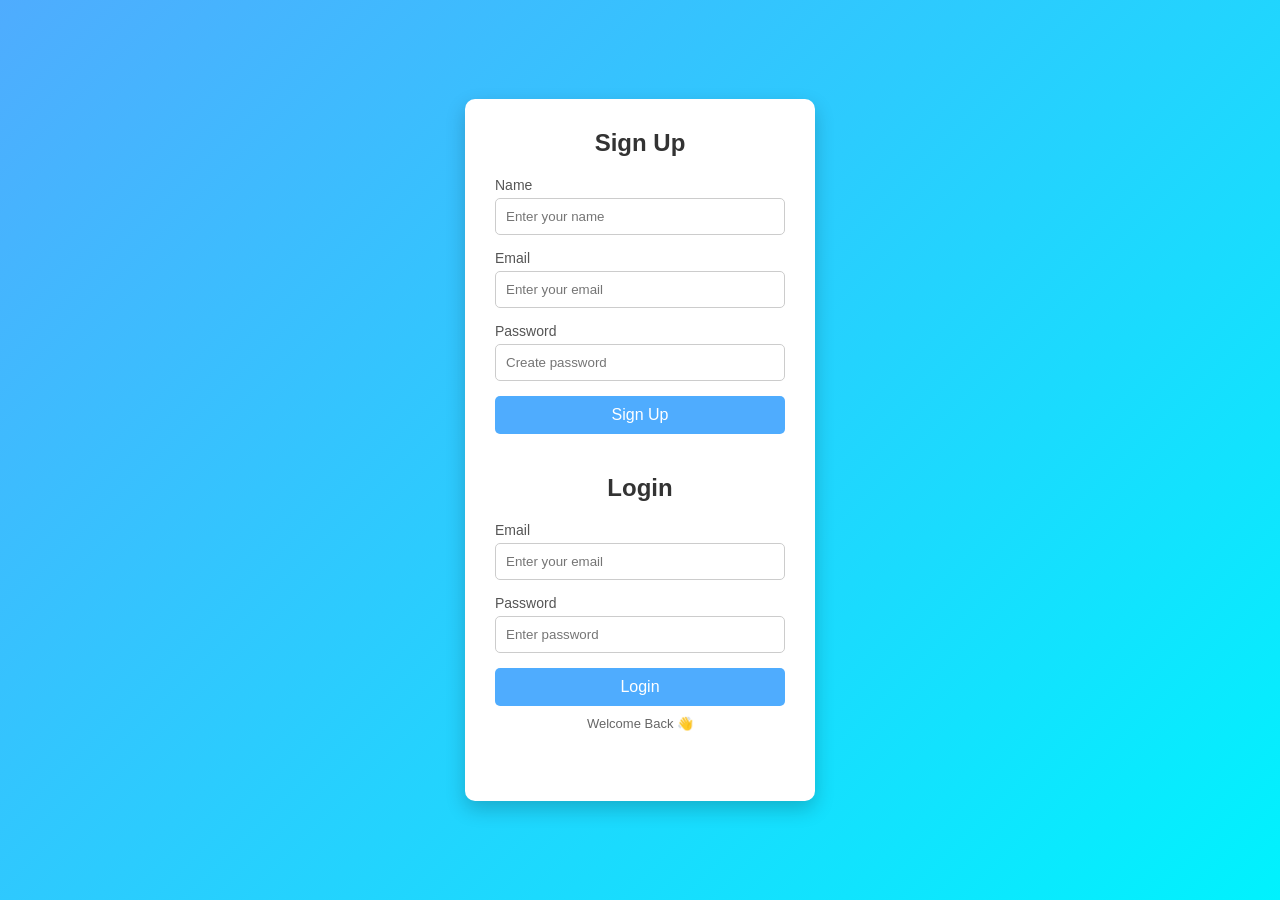
==== login-page/index.html @ b8eb3691 "practise" ====
<!-- <!DOCTYPE html>
<html lang="en">
<head>
  <meta charset="UTF-8">
  <title>Login Page</title>

  <style>
    * {
      margin: 0;
      padding: 0;
      box-sizing: border-box;
      font-family: Arial, sans-serif;
    }

    body {
      height: 100vh;
      background: linear-gradient(135deg, #4facfe, #00f2fe);
      display: flex;
      justify-content: center;
      align-items: center;
    }

    .login-container {
      background: white;
      padding: 30px;
      width: 320px;
      border-radius: 10px;
      box-shadow: 0 8px 20px rgba(0,0,0,0.2);
    }

    .login-container h2 {
      text-align: center;
      margin-bottom: 20px;
    }

    .input-box {
      margin-bottom: 15px;
    }

    .input-box label {
      display: block;
      margin-bottom: 5px;
      color: #333;
    }

    .input-box input {
      width: 100%;
      padding: 10px;
      border: 1px solid #ccc;
      border-radius: 5px;
      outline: none;
    }

    .input-box input:focus {
      border-color: #4facfe;
    }

    .login-btn {
      width: 100%;
      padding: 10px;
      border: none;
      background: #4facfe;
      color: white;
      border-radius: 5px;
      cursor: pointer;
      font-size: 16px;
    }

    .login-btn:hover {
      background: #00c6ff;
    }
  </style>
</head>

<body>

  <div class="login-container">
    <h2>signup</h2>

    <form id="formData">

      <div class="input-box">
        <label>Name</label>
        <input type="text" placeholder="Enter name" required>
      </div>

      <div class="input-box">
        <label>Email</label>
        <input type="email" placeholder="Enter your email" required>
      </div>

      <div class="input-box">
        <label>Password</label>
        <input type="password" placeholder="Enter your password" required>
      </div>

      <button type="submit" class="login-btn">
        Login
      </button>

    </form>
  </div>
  <br/><br>
  <div class="login-container">
    <h2>Login</h2>

    <form id="formData">

      <div class="input-box">
        <label>Name</label>
        <input type="text" placeholder="Enter name" required>
      </div>

      <div class="input-box">
        <label>Email</label>
        <input type="email" placeholder="Enter your email" required>
      </div>

      <div class="input-box">
        <label>Password</label>
        <input type="password" placeholder="Enter your password" required>
      </div>

      <button type="submit" class="login-btn">
        Login
      </button>

    </form>
  </div>

  <script src="app.js"></script>

</body>
</html> -->
<!DOCTYPE html>
<html lang="en">
<head>
  <meta charset="UTF-8">
  <meta name="viewport" content="width=device-width, initial-scale=1.0">
  <title>Login & Signup Page</title>

  <style>
    *{
      margin:0;
      padding:0;
      box-sizing:border-box;
      font-family:Arial, sans-serif;
    }

    body{
      height:100vh;
      display:flex;
      justify-content:center;
      align-items:center;
      background:linear-gradient(135deg,#4facfe,#00f2fe);
    }

    .container{
      width:350px;
      background:white;
      padding:30px;
      border-radius:10px;
      box-shadow:0 8px 20px rgba(0,0,0,0.2);
    }

    .form-box{
      margin-bottom:40px;
    }

    h2{
      text-align:center;
      margin-bottom:20px;
      color:#333;
    }

    .input-box{
      margin-bottom:15px;
    }

    .input-box label{
      display:block;
      margin-bottom:5px;
      color:#555;
      font-size:14px;
    }

    .input-box input{
      width:100%;
      padding:10px;
      border:1px solid #ccc;
      border-radius:5px;
      outline:none;
      transition:0.3s;
    }

    .input-box input:focus{
      border-color:#4facfe;
    }

    button{
      width:100%;
      padding:10px;
      border:none;
      background:#4facfe;
      color:white;
      font-size:16px;
      border-radius:5px;
      cursor:pointer;
      transition:0.3s;
    }

    button:hover{
      background:#00c6ff;
    }

    .text{
      text-align:center;
      margin-top:10px;
      font-size:13px;
      color:#666;
    }
  </style>
</head>

<body>

  <div class="container">

    <!-- SIGNUP FORM -->
    <div class="form-box">
      <h2>Sign Up</h2>

      <form>
        <div class="input-box">
          <label>Name</label>
          <input type="text" placeholder="Enter your name">
        </div>

        <div class="input-box">
          <label>Email</label>
          <input type="email" placeholder="Enter your email">
        </div>

        <div class="input-box">
          <label>Password</label>
          <input type="password" placeholder="Create password">
        </div>

        <button type="submit">Sign Up</button>
      </form>
    </div>

    <!-- LOGIN FORM -->
    <div class="form-box">
      <h2>Login</h2>

      <form>
        <div class="input-box">
          <label>Email</label>
          <input type="email" placeholder="Enter your email">
        </div>

        <div class="input-box">
          <label>Password</label>
          <input type="password" placeholder="Enter password">
        </div>

        <button type="submit">Login</button>
      </form>

      <p class="text">Welcome Back 👋</p>
    </div>

  </div>

</body>
</html>
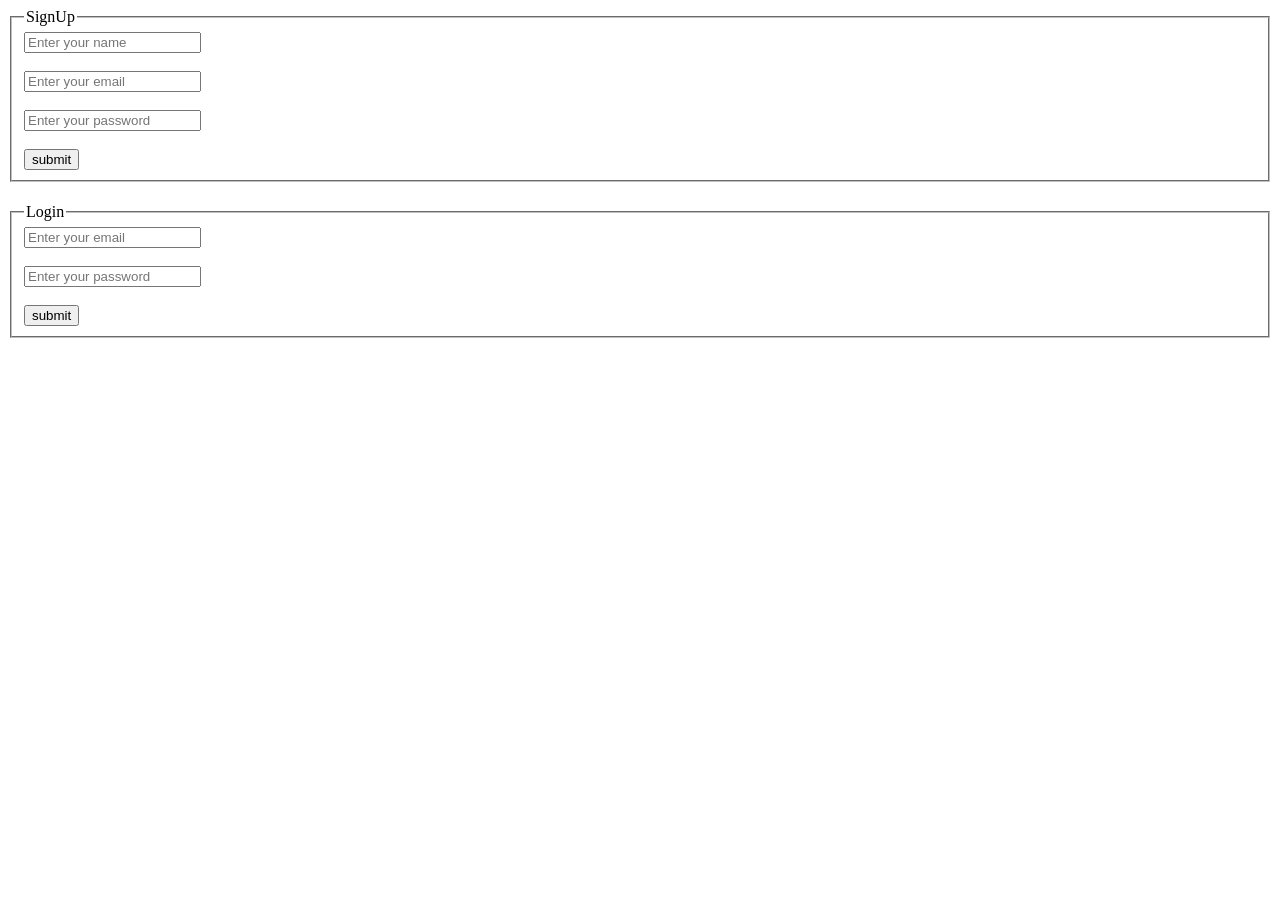
==== commit 9594c7a9: "practise" ====
--- a/login-page/index.html
+++ b/login-page/index.html
@@ -1,277 +1,48 @@
-<!-- <!DOCTYPE html>
-<html lang="en">
-<head>
-  <meta charset="UTF-8">
-  <title>Login Page</title>
-
-  <style>
-    * {
-      margin: 0;
-      padding: 0;
-      box-sizing: border-box;
-      font-family: Arial, sans-serif;
-    }
-
-    body {
-      height: 100vh;
-      background: linear-gradient(135deg, #4facfe, #00f2fe);
-      display: flex;
-      justify-content: center;
-      align-items: center;
-    }
-
-    .login-container {
-      background: white;
-      padding: 30px;
-      width: 320px;
-      border-radius: 10px;
-      box-shadow: 0 8px 20px rgba(0,0,0,0.2);
-    }
-
-    .login-container h2 {
-      text-align: center;
-      margin-bottom: 20px;
-    }
-
-    .input-box {
-      margin-bottom: 15px;
-    }
-
-    .input-box label {
-      display: block;
-      margin-bottom: 5px;
-      color: #333;
-    }
-
-    .input-box input {
-      width: 100%;
-      padding: 10px;
-      border: 1px solid #ccc;
-      border-radius: 5px;
-      outline: none;
-    }
-
-    .input-box input:focus {
-      border-color: #4facfe;
-    }
-
-    .login-btn {
-      width: 100%;
-      padding: 10px;
-      border: none;
-      background: #4facfe;
-      color: white;
-      border-radius: 5px;
-      cursor: pointer;
-      font-size: 16px;
-    }
-
-    .login-btn:hover {
-      background: #00c6ff;
-    }
-  </style>
-</head>
-
-<body>
-
-  <div class="login-container">
-    <h2>signup</h2>
-
-    <form id="formData">
-
-      <div class="input-box">
-        <label>Name</label>
-        <input type="text" placeholder="Enter name" required>
-      </div>
-
-      <div class="input-box">
-        <label>Email</label>
-        <input type="email" placeholder="Enter your email" required>
-      </div>
-
-      <div class="input-box">
-        <label>Password</label>
-        <input type="password" placeholder="Enter your password" required>
-      </div>
-
-      <button type="submit" class="login-btn">
-        Login
-      </button>
-
-    </form>
-  </div>
-  <br/><br>
-  <div class="login-container">
-    <h2>Login</h2>
-
-    <form id="formData">
-
-      <div class="input-box">
-        <label>Name</label>
-        <input type="text" placeholder="Enter name" required>
-      </div>
-
-      <div class="input-box">
-        <label>Email</label>
-        <input type="email" placeholder="Enter your email" required>
-      </div>
-
-      <div class="input-box">
-        <label>Password</label>
-        <input type="password" placeholder="Enter your password" required>
-      </div>
-
-      <button type="submit" class="login-btn">
-        Login
-      </button>
-
-    </form>
-  </div>
-
-  <script src="app.js"></script>
-
-</body>
-</html> -->
 <!DOCTYPE html>
 <html lang="en">
 <head>
-  <meta charset="UTF-8">
-  <meta name="viewport" content="width=device-width, initial-scale=1.0">
-  <title>Login & Signup Page</title>
+    <meta charset="UTF-8">
+    <meta name="viewport" content="width=device-width, initial-scale=1.0">
+    <title>Document</title>
+</head>
+<body>
+   <fieldset>  
+    <legend>SignUp</legend>
+    <form id="formData">
+        <label></label>
+        <input  type="text" placeholder="Enter your name"/>
+        <br>
+        <br>
 
-  <style>
-    *{
-      margin:0;
-      padding:0;
-      box-sizing:border-box;
-      font-family:Arial, sans-serif;
-    }
+        <input  type="email" placeholder="Enter your email"/>
+        <br>
+        <br>
+        <input  type="password" placeholder="Enter your password"/>
+        <br>
+        <br>
+        <button type="submit">submit</button>
+    </form>
+</fieldset>
+<h1></h1>
+<h2></h2>
+<h3></h3>
+<fieldset>  
+    <legend>Login</legend>
+    <form id="LoginData">
+        <input  type="email" placeholder="Enter your email"/>
+        <br>
+        <br>
+        <input  type="password" placeholder="Enter your password"/>
+        <br>
+        <br>
+        <button type="submit">submit</button>
+    </form>
+</fieldset>
+<script src="index.js">
 
-    body{
-      height:100vh;
-      display:flex;
-      justify-content:center;
-      align-items:center;
-      background:linear-gradient(135deg,#4facfe,#00f2fe);
-    }
 
-    .container{
-      width:350px;
-      background:white;
-      padding:30px;
-      border-radius:10px;
-      box-shadow:0 8px 20px rgba(0,0,0,0.2);
-    }
 
-    .form-box{
-      margin-bottom:40px;
-    }
 
-    h2{
-      text-align:center;
-      margin-bottom:20px;
-      color:#333;
-    }
-
-    .input-box{
-      margin-bottom:15px;
-    }
-
-    .input-box label{
-      display:block;
-      margin-bottom:5px;
-      color:#555;
-      font-size:14px;
-    }
-
-    .input-box input{
-      width:100%;
-      padding:10px;
-      border:1px solid #ccc;
-      border-radius:5px;
-      outline:none;
-      transition:0.3s;
-    }
-
-    .input-box input:focus{
-      border-color:#4facfe;
-    }
-
-    button{
-      width:100%;
-      padding:10px;
-      border:none;
-      background:#4facfe;
-      color:white;
-      font-size:16px;
-      border-radius:5px;
-      cursor:pointer;
-      transition:0.3s;
-    }
-
-    button:hover{
-      background:#00c6ff;
-    }
-
-    .text{
-      text-align:center;
-      margin-top:10px;
-      font-size:13px;
-      color:#666;
-    }
-  </style>
-</head>
-
-<body>
-
-  <div class="container">
-
-    <!-- SIGNUP FORM -->
-    <div class="form-box">
-      <h2>Sign Up</h2>
-
-      <form>
-        <div class="input-box">
-          <label>Name</label>
-          <input type="text" placeholder="Enter your name">
-        </div>
-
-        <div class="input-box">
-          <label>Email</label>
-          <input type="email" placeholder="Enter your email">
-        </div>
-
-        <div class="input-box">
-          <label>Password</label>
-          <input type="password" placeholder="Create password">
-        </div>
-
-        <button type="submit">Sign Up</button>
-      </form>
-    </div>
-
-    <!-- LOGIN FORM -->
-    <div class="form-box">
-      <h2>Login</h2>
-
-      <form>
-        <div class="input-box">
-          <label>Email</label>
-          <input type="email" placeholder="Enter your email">
-        </div>
-
-        <div class="input-box">
-          <label>Password</label>
-          <input type="password" placeholder="Enter password">
-        </div>
-
-        <button type="submit">Login</button>
-      </form>
-
-      <p class="text">Welcome Back 👋</p>
-    </div>
-
-  </div>
-
+    </script>
 </body>
 </html>
